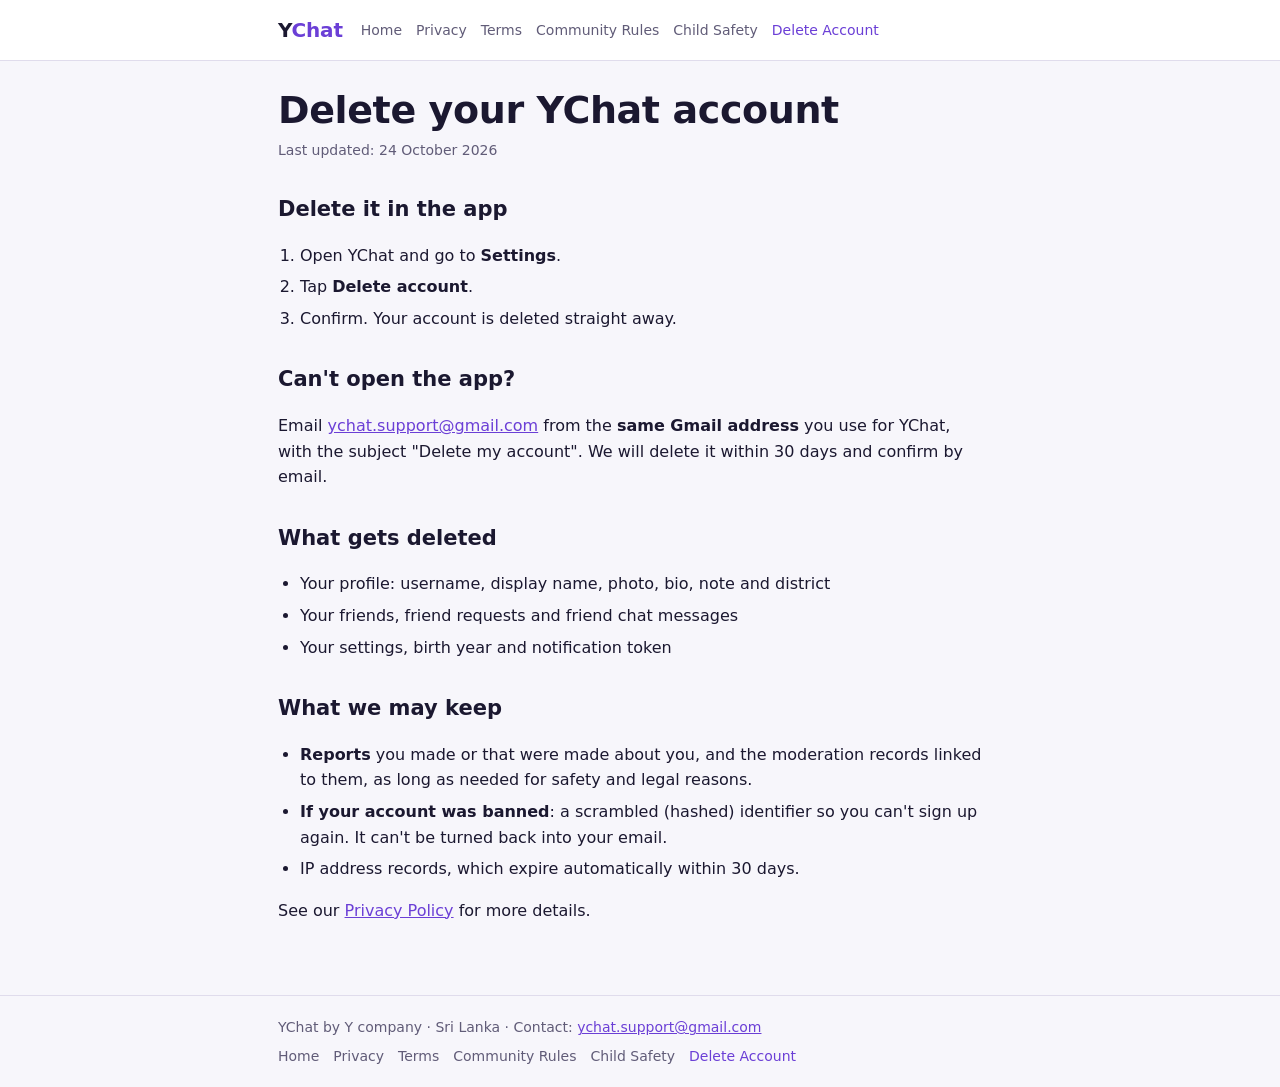
==== delete-account.html @ b2b028dd "Add files via upload" ====
<!doctype html>
<html lang="en">
<head>
<meta charset="utf-8">
<meta name="viewport" content="width=device-width, initial-scale=1">
<title>Delete Your Account · YChat</title>
<meta name="description" content="YChat is an 18+ chat app for meeting new people in Sri Lanka.">
<link rel="stylesheet" href="style.css">
</head>
<body>
<header class="site"><div class="inner">
<a class="brand" href="index.html">Y<span>Chat</span></a>
<nav><a href="index.html">Home</a><a href="privacy.html">Privacy</a><a href="terms.html">Terms</a><a href="rules.html">Community Rules</a><a href="child-safety.html">Child Safety</a><a href="delete-account.html" aria-current="page">Delete Account</a></nav>
</div></header>
<main>

<h1>Delete your YChat account</h1>
<p class="updated">Last updated: 24 October 2026</p>

<h2>Delete it in the app</h2>
<ol>
<li>Open YChat and go to <b>Settings</b>.</li>
<li>Tap <b>Delete account</b>.</li>
<li>Confirm. Your account is deleted straight away.</li>
</ol>

<h2>Can't open the app?</h2>
<p>Email <a href="mailto:ychat.support@gmail.com">ychat.support@gmail.com</a> from the <b>same Gmail address</b> you use for YChat, with the subject "Delete my account". We will delete it within 30 days and confirm by email.</p>

<h2>What gets deleted</h2>
<ul>
<li>Your profile: username, display name, photo, bio, note and district</li>
<li>Your friends, friend requests and friend chat messages</li>
<li>Your settings, birth year and notification token</li>
</ul>

<h2>What we may keep</h2>
<ul>
<li><b>Reports</b> you made or that were made about you, and the moderation records linked to them, as long as needed for safety and legal reasons.</li>
<li><b>If your account was banned</b>: a scrambled (hashed) identifier so you can't sign up again. It can't be turned back into your email.</li>
<li>IP address records, which expire automatically within 30 days.</li>
</ul>
<p>See our <a href="privacy.html">Privacy Policy</a> for more details.</p>

</main>
<footer><div class="inner">
<span>YChat by Y company · Sri Lanka · Contact: <a href="mailto:ychat.support@gmail.com">ychat.support@gmail.com</a></span>
<nav><a href="index.html">Home</a><a href="privacy.html">Privacy</a><a href="terms.html">Terms</a><a href="rules.html">Community Rules</a><a href="child-safety.html">Child Safety</a><a href="delete-account.html" aria-current="page">Delete Account</a></nav>
</div></footer>
</body>
</html>
---- style.css ----
:root {
  --bg: #f7f6fb;
  --surface: #ffffff;
  --ink: #1b1830;
  --muted: #615c78;
  --line: #e0dcec;
  --accent: #6b3fd6;
  --accent-soft: #eee8fc;
  --warn: #b5470f;
  --warn-soft: #fcebdf;
}
@media (prefers-color-scheme: dark) {
  :root {
    --bg: #12101c; --surface: #1b1829; --ink: #ebe8f5; --muted: #a29cbb;
    --line: #2e2a42; --accent: #a98bff; --accent-soft: #2a2245;
    --warn: #ffab78; --warn-soft: #3a2316;
  }
}
* { box-sizing: border-box; }
html { -webkit-text-size-adjust: 100%; }
body {
  margin: 0; background: var(--bg); color: var(--ink);
  font-family: system-ui, -apple-system, "Segoe UI", Roboto, sans-serif;
  font-size: 16px; line-height: 1.6;
}
a { color: var(--accent); }
header.site {
  border-bottom: 1px solid var(--line); background: var(--surface);
}
header.site .inner, main, footer .inner {
  max-width: 760px; margin: 0 auto; padding-left: 18px; padding-right: 18px;
}
header.site .inner { display: flex; flex-wrap: wrap; align-items: center; gap: 8px 18px; padding-block: 14px; }
.brand { font-weight: 800; font-size: 20px; color: var(--ink); text-decoration: none; letter-spacing: -0.01em; }
.brand span { color: var(--accent); }
nav { display: flex; flex-wrap: wrap; gap: 4px 14px; font-size: 14px; }
nav a { text-decoration: none; color: var(--muted); }
nav a:hover, nav a[aria-current] { color: var(--accent); }
main { padding-block: 28px 56px; }
h1 { font-size: clamp(28px, 6vw, 38px); line-height: 1.15; margin: 0 0 6px; letter-spacing: -0.01em; }
h2 { font-size: 21px; margin: 32px 0 8px; }
h3 { font-size: 17px; margin: 20px 0 6px; }
p, li { max-width: 68ch; }
ul, ol { padding-left: 22px; }
li { margin-bottom: 6px; }
.updated { color: var(--muted); font-size: 14px; margin: 0 0 22px; }
.box { background: var(--accent-soft); border-radius: 10px; padding: 14px 16px; margin: 18px 0; }
.box.warn { background: var(--warn-soft); }
.box p { margin: 0; }
.box p + p { margin-top: 8px; }
table { border-collapse: collapse; width: 100%; font-size: 15px; }
.table-wrap { overflow-x: auto; border: 1px solid var(--line); border-radius: 10px; background: var(--surface); margin: 12px 0; }
th, td { text-align: left; vertical-align: top; padding: 10px 12px; border-bottom: 1px solid var(--line); }
th { font-size: 13px; text-transform: uppercase; letter-spacing: 0.04em; color: var(--muted); }
tr:last-child td { border-bottom: 0; }
.hero { padding-block: 24px 8px; }
.hero p { font-size: 18px; color: var(--muted); }
.badge { display: inline-block; background: var(--accent); color: #fff; padding: 10px 18px; border-radius: 999px; font-weight: 700; text-decoration: none; margin-top: 10px; }
.cards { display: grid; grid-template-columns: repeat(auto-fit, minmax(210px, 1fr)); gap: 12px; margin: 22px 0; }
.card { background: var(--surface); border: 1px solid var(--line); border-radius: 10px; padding: 14px 16px; }
.card b { display: block; margin-bottom: 4px; }
.card p { margin: 0; color: var(--muted); font-size: 15px; }
footer { border-top: 1px solid var(--line); color: var(--muted); font-size: 14px; }
footer .inner { padding-block: 20px; display: flex; flex-direction: column; gap: 6px; }
footer nav { font-size: 14px; }
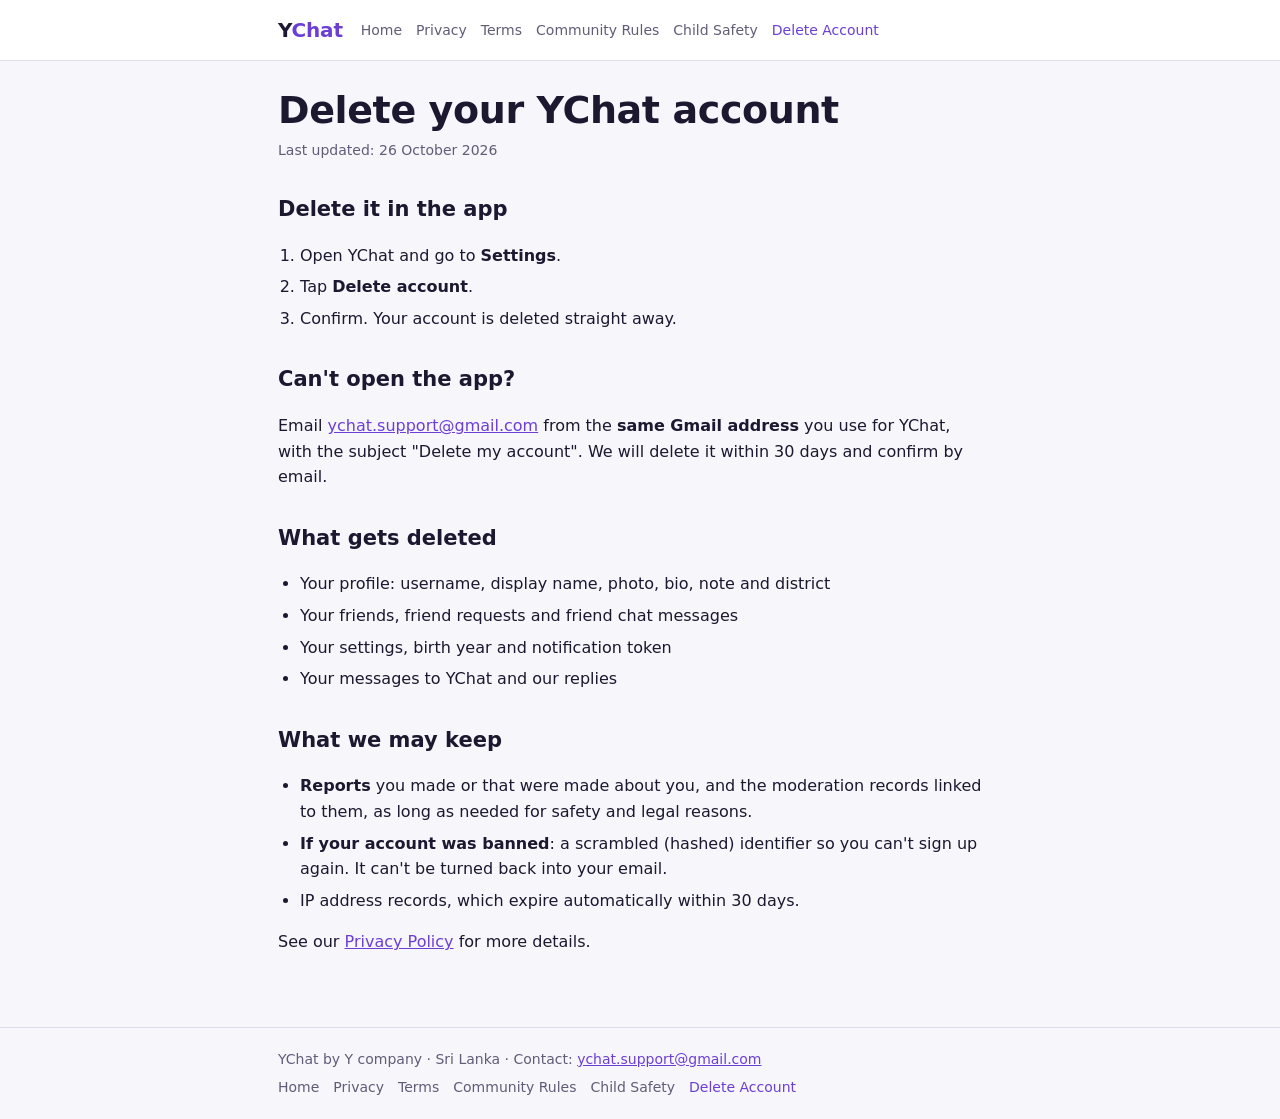
==== commit 0d95fd36: "Update last updated date and add message retention info" ====
--- a/delete-account.html
+++ b/delete-account.html
@@ -15,7 +15,7 @@
 <main>
 
 <h1>Delete your YChat account</h1>
-<p class="updated">Last updated: 24 October 2026</p>
+<p class="updated">Last updated: 26 October 2026</p>
 
 <h2>Delete it in the app</h2>
 <ol>
@@ -32,6 +32,7 @@
 <li>Your profile: username, display name, photo, bio, note and district</li>
 <li>Your friends, friend requests and friend chat messages</li>
 <li>Your settings, birth year and notification token</li>
+<li>Your messages to YChat and our replies</li>
 </ul>
 
 <h2>What we may keep</h2>
